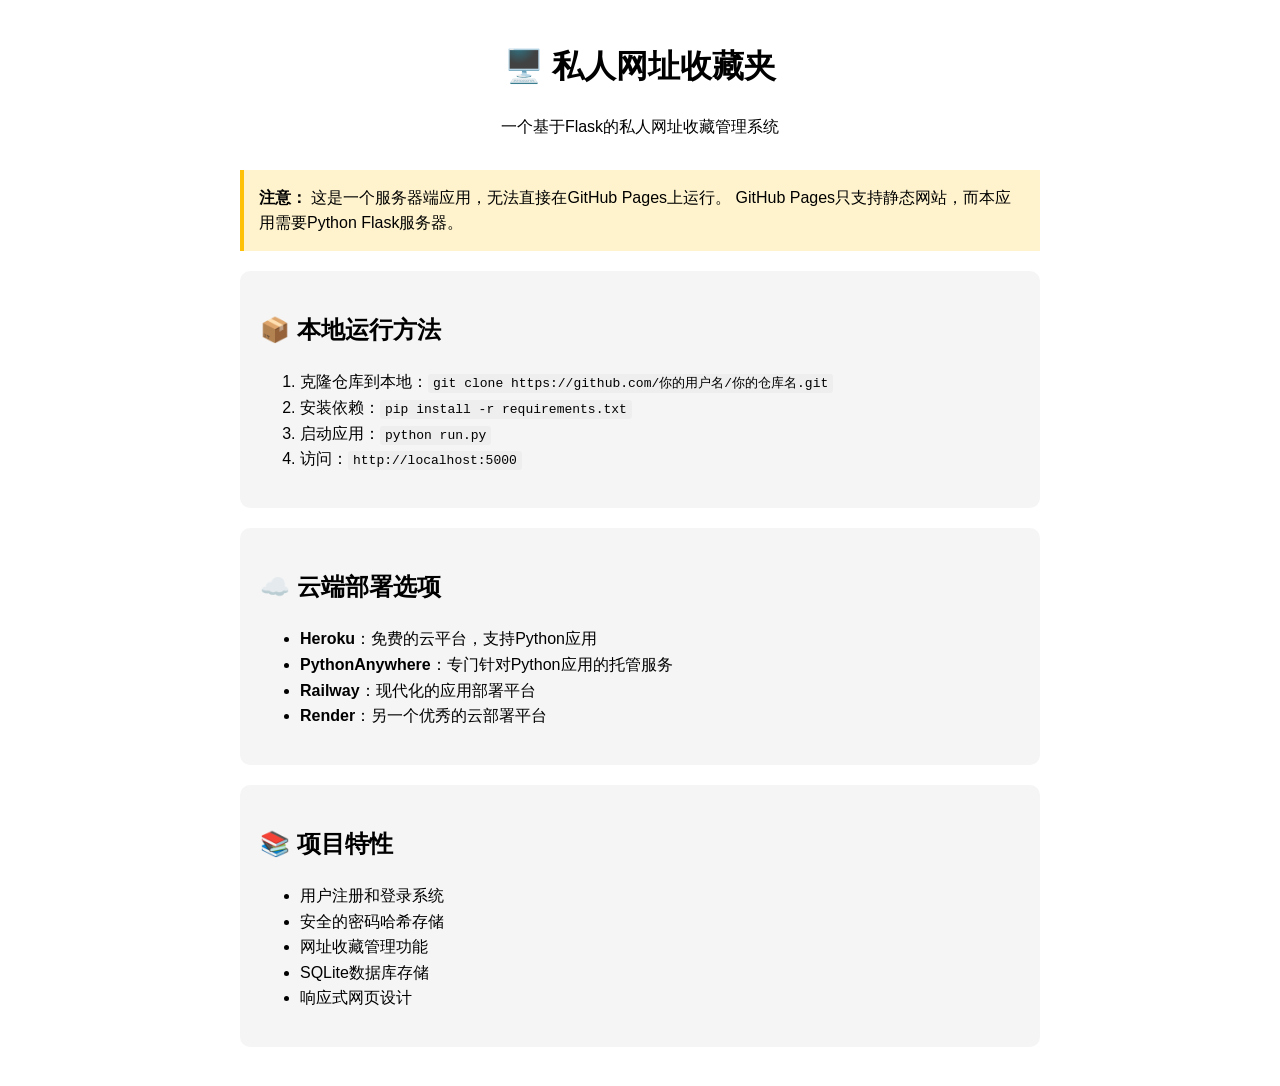
==== index.html @ 4176aa23 "first commit" ====
<!DOCTYPE html>
<html lang="zh-CN">
<head>
    <meta charset="UTF-8">
    <meta name="viewport" content="width=device-width, initial-scale=1.0">
    <title>私人网址收藏夹 - GitHub Pages</title>
    <style>
        body {
            font-family: Arial, sans-serif;
            max-width: 800px;
            margin: 0 auto;
            padding: 20px;
            line-height: 1.6;
        }
        .header {
            text-align: center;
            margin-bottom: 30px;
        }
        .steps {
            background: #f5f5f5;
            padding: 20px;
            border-radius: 10px;
            margin-bottom: 20px;
        }
        code {
            background: #eee;
            padding: 2px 5px;
            border-radius: 3px;
        }
        .note {
            background: #fff3cd;
            border-left: 4px solid #ffc107;
            padding: 15px;
            margin: 20px 0;
        }
    </style>
</head>
<body>
    <div class="header">
        <h1>🖥️ 私人网址收藏夹</h1>
        <p>一个基于Flask的私人网址收藏管理系统</p>
    </div>

    <div class="note">
        <strong>注意：</strong> 这是一个服务器端应用，无法直接在GitHub Pages上运行。
        GitHub Pages只支持静态网站，而本应用需要Python Flask服务器。
    </div>

    <div class="steps">
        <h2>📦 本地运行方法</h2>
        <ol>
            <li>克隆仓库到本地：<code>git clone https://github.com/你的用户名/你的仓库名.git</code></li>
            <li>安装依赖：<code>pip install -r requirements.txt</code></li>
            <li>启动应用：<code>python run.py</code></li>
            <li>访问：<code>http://localhost:5000</code></li>
        </ol>
    </div>

    <div class="steps">
        <h2>☁️ 云端部署选项</h2>
        <ul>
            <li><strong>Heroku</strong>：免费的云平台，支持Python应用</li>
            <li><strong>PythonAnywhere</strong>：专门针对Python应用的托管服务</li>
            <li><strong>Railway</strong>：现代化的应用部署平台</li>
            <li><strong>Render</strong>：另一个优秀的云部署平台</li>
        </ul>
    </div>

    <div class="steps">
        <h2>📚 项目特性</h2>
        <ul>
            <li>用户注册和登录系统</li>
            <li>安全的密码哈希存储</li>
            <li>网址收藏管理功能</li>
            <li>SQLite数据库存储</li>
            <li>响应式网页设计</li>
        </ul>
    </div>
</body>
</html>
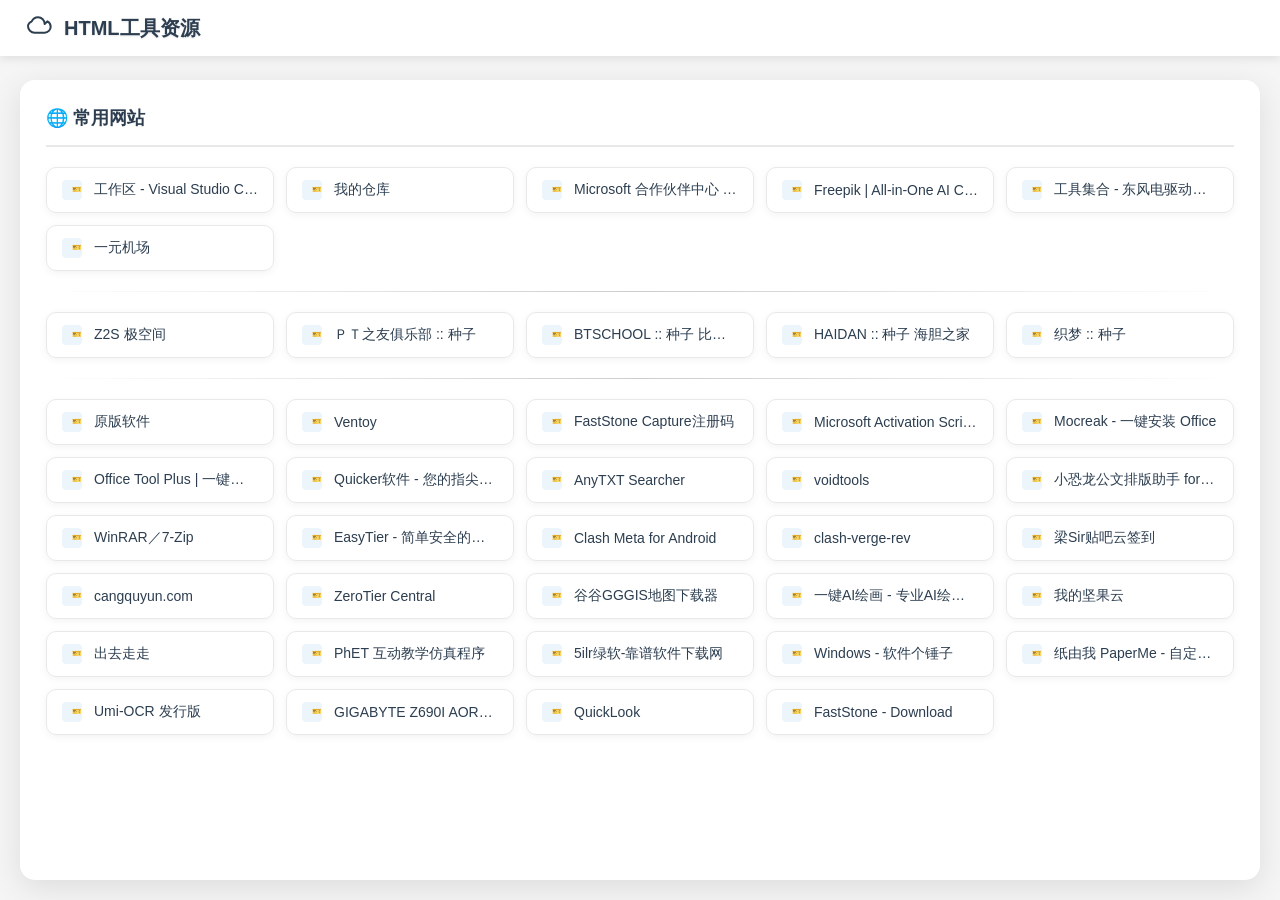
==== commit 41efa57f: "ok" ====
--- a/index.html
+++ b/index.html
@@ -3,78 +3,29 @@
 <head>
     <meta charset="UTF-8">
     <meta name="viewport" content="width=device-width, initial-scale=1.0">
-    <title>私人网址收藏夹 - GitHub Pages</title>
-    <style>
-        body {
-            font-family: Arial, sans-serif;
-            max-width: 800px;
-            margin: 0 auto;
-            padding: 20px;
-            line-height: 1.6;
-        }
-        .header {
-            text-align: center;
-            margin-bottom: 30px;
-        }
-        .steps {
-            background: #f5f5f5;
-            padding: 20px;
-            border-radius: 10px;
-            margin-bottom: 20px;
-        }
-        code {
-            background: #eee;
-            padding: 2px 5px;
-            border-radius: 3px;
-        }
-        .note {
-            background: #fff3cd;
-            border-left: 4px solid #ffc107;
-            padding: 15px;
-            margin: 20px 0;
-        }
-    </style>
+    <title>HTML工具资源</title>
+    <link rel="stylesheet" href="style.css">
+    <link rel="icon" href="data:image/svg+xml,<svg xmlns='http://www.w3.org/2000/svg' viewBox='0 0 24 24'><path d='M18.5 9c0-2.8-2.2-5-5-5-2.1 0-3.9 1.3-4.7 3.1C7.6 7.4 6 9 6 10.5c0 2.8 2.2 5 5 5h7.5c2.5 0 4.5-2 4.5-4.5 0-1.8-1-3.3-2.5-4z' fill='none' stroke='%232c3e50' stroke-width='1.5' stroke-linecap='round' stroke-linejoin='round'/></svg>">
 </head>
 <body>
-    <div class="header">
-        <h1>🖥️ 私人网址收藏夹</h1>
-        <p>一个基于Flask的私人网址收藏管理系统</p>
-    </div>
+    <header style="display: flex; align-items: center; padding: 12px 20px; background: rgba(255, 255, 255, 0.95); backdrop-filter: blur(10px);">
+        <svg width="32" height="32" viewBox="0 0 24 24" style="margin-right: 12px;">
+            <path d="M18.5 9c0-2.8-2.2-5-5-5-2.1 0-3.9 1.3-4.7 3.1C7.6 7.4 6 9 6 10.5c0 2.8 2.2 5 5 5h7.5c2.5 0 4.5-2 4.5-4.5 0-1.8-1-3.3-2.5-4z" 
+                  fill="none" stroke="#2c3e50" stroke-width="1.5" stroke-linecap="round" stroke-linejoin="round"/>
+        </svg>
+        <h1 style="margin: 0; font-size: 20px; font-weight: 600; color: #2c3e50;">HTML工具资源</h1>
+    </header>
 
-    <div class="note">
-        <strong>注意：</strong> 这是一个服务器端应用，无法直接在GitHub Pages上运行。
-        GitHub Pages只支持静态网站，而本应用需要Python Flask服务器。
-    </div>
+    <main>
 
-    <div class="steps">
-        <h2>📦 本地运行方法</h2>
-        <ol>
-            <li>克隆仓库到本地：<code>git clone https://github.com/你的用户名/你的仓库名.git</code></li>
-            <li>安装依赖：<code>pip install -r requirements.txt</code></li>
-            <li>启动应用：<code>python run.py</code></li>
-            <li>访问：<code>http://localhost:5000</code></li>
-        </ol>
-    </div>
+        <!-- 网站区域 -->
+        <section id="websites-section">
+            <h2>🌐 常用网站</h2>
+            <div class="websites-grid" id="websites-grid"></div>
+        </section>
+    </main>
 
-    <div class="steps">
-        <h2>☁️ 云端部署选项</h2>
-        <ul>
-            <li><strong>Heroku</strong>：免费的云平台，支持Python应用</li>
-            <li><strong>PythonAnywhere</strong>：专门针对Python应用的托管服务</li>
-            <li><strong>Railway</strong>：现代化的应用部署平台</li>
-            <li><strong>Render</strong>：另一个优秀的云部署平台</li>
-        </ul>
-    </div>
-
-    <div class="steps">
-        <h2>📚 项目特性</h2>
-        <ul>
-            <li>用户注册和登录系统</li>
-            <li>安全的密码哈希存储</li>
-            <li>网址收藏管理功能</li>
-            <li>SQLite数据库存储</li>
-            <li>响应式网页设计</li>
-        </ul>
-    </div>
+    <script src="main.js"></script>
+    <script src="websites.js"></script>
 </body>
 </html>
--- a/style.css
+++ b/style.css
@@ -0,0 +1,334 @@
+* {
+    margin: 0;
+    padding: 0;
+    box-sizing: border-box;
+}
+
+body {
+    font-family: 'Segoe UI', 'Microsoft YaHei', Tahoma, Geneva, Verdana, sans-serif;
+    background: #f5f5f5;
+    color: #333;
+    min-height: 100vh;
+    padding-top: 60px;
+}
+
+/* 头部样式 - 固定顶部，下滑延迟滚动 */
+header {
+    position: fixed;
+    top: 0;
+    left: 0;
+    right: 0;
+    z-index: 1000;
+    background: rgba(255, 255, 255, 0.95);
+    backdrop-filter: blur(10px);
+    padding: 15px 20px;
+    box-shadow: 0 2px 10px rgba(0, 0, 0, 0.1);
+    transition: transform 0.3s ease, background 0.3s ease;
+    border-radius: 0;
+}
+
+/* 下滑时头部隐藏，上滑时显示 */
+header.scroll-hide {
+    transform: translateY(-100%);
+}
+
+header h1 {
+    font-size: 24px;
+    font-weight: 600;
+    color: #2c3e50;
+    text-align: center;
+    margin: 0;
+    text-shadow: 0 1px 2px rgba(0, 0, 0, 0.1);
+}
+
+/* 主容器 */
+main {
+    display: flex;
+    flex-direction: column;
+    min-height: calc(100vh - 60px);
+    padding: 20px;
+    gap: 20px;
+}
+
+/* 工具区域 - 现代卡片风格 */
+#tools-section {
+    background: rgba(255, 255, 255, 0.95);
+    backdrop-filter: blur(10px);
+    border-radius: 15px;
+    padding: 25px;
+    box-shadow: 0 8px 32px rgba(0, 0, 0, 0.1);
+    border: 1px solid rgba(255, 255, 255, 0.2);
+    min-height: 120px; /* 确保最小高度 */
+}
+
+#tools-section h2 {
+    font-size: 18px;
+    color: #2c3e50;
+    margin-bottom: 20px;
+    font-weight: 600;
+    text-align: left;
+    padding-bottom: 15px;
+    border-bottom: 2px solid #e8e8e8;
+}
+
+.tools-grid {
+    display: grid;
+    grid-template-columns: repeat(auto-fit, minmax(120px, 1fr));
+    gap: 15px;
+}
+
+.tool-item {
+    display: flex;
+    flex-direction: column;
+    align-items: center;
+    justify-content: center;
+    padding: 20px 15px;
+    background: linear-gradient(135deg, #667eea 0%, #764ba2 100%);
+    border-radius: 12px;
+    text-decoration: none;
+    color: white;
+    font-size: 14px;
+    font-weight: 500;
+    text-align: center;
+    transition: all 0.3s ease;
+    box-shadow: 0 4px 15px rgba(102, 126, 234, 0.3);
+    min-height: 80px;
+    width: 100%; /* 确保宽度填充 */
+}
+
+.tool-item:hover {
+    transform: translateY(-2px);
+    box-shadow: 0 4px 15px rgba(102, 126, 234, 0.4);
+    background: rgba(102, 126, 234, 0.2);
+    text-decoration: none;
+}
+
+/* 网站区域 - 现代网格布局 */
+#websites-section {
+    background: rgba(255, 255, 255, 0.95);
+    backdrop-filter: blur(10px);
+    border-radius: 15px;
+    padding: 25px;
+    box-shadow: 0 8px 32px rgba(0, 0, 0, 0.1);
+    border: 1px solid rgba(255, 255, 255, 0.2);
+    flex: 1;
+}
+
+#websites-section h2 {
+    font-size: 18px;
+    color: #2c3e50;
+    margin-bottom: 20px;
+    font-weight: 600;
+    text-align: left;
+    padding-bottom: 15px;
+    border-bottom: 2px solid #e8e8e8;
+}
+
+.websites-grid {
+    display: grid;
+    grid-template-columns: repeat(auto-fit, minmax(200px, 1fr));
+    gap: 12px;
+}
+
+.website-item {
+    display: flex;
+    align-items: center;
+    padding: 12px 15px;
+    background: rgba(255, 255, 255, 0.9);
+    border: 1px solid #e8e8e8;
+    border-radius: 10px;
+    text-decoration: none;
+    color: #2c3e50;
+    font-size: 14px;
+    font-weight: 500;
+    transition: all 0.3s ease;
+    box-shadow: 0 2px 8px rgba(0, 0, 0, 0.05);
+}
+
+.website-item:hover {
+    background: rgba(102, 126, 234, 0.1);
+    border-color: #667eea;
+    transform: translateY(-2px);
+    box-shadow: 0 4px 12px rgba(102, 126, 234, 0.2);
+}
+
+.site-icon {
+    width: 20px;
+    height: 20px;
+    margin-right: 12px;
+    object-fit: contain;
+    flex-shrink: 0;
+    border-radius: 4px;
+}
+
+.site-name {
+    overflow: hidden;
+    text-overflow: ellipsis;
+    white-space: nowrap;
+    flex: 1;
+}
+
+/* 分隔线样式 */
+.separator {
+    grid-column: 1 / -1;
+    height: 2px;
+    background: linear-gradient(90deg, transparent, #667eea, #764ba2, transparent);
+    margin: 10px 0;
+    opacity: 0.7;
+}
+
+.separator-thin {
+    grid-column: 1 / -1;
+    height: 1px;
+    background: linear-gradient(90deg, transparent, #ccc, transparent);
+    margin: 8px 0;
+}
+
+/* 金额转换器样式 */
+.converter-container {
+    max-width: 600px;
+    margin: 30px auto;
+    padding: 30px;
+    background: rgba(255, 255, 255, 0.95);
+    backdrop-filter: blur(10px);
+    border-radius: 15px;
+    box-shadow: 0 8px 32px rgba(0, 0, 0, 0.1);
+    border: 1px solid rgba(255, 255, 255, 0.2);
+}
+
+.input-group, .result-group {
+    margin-bottom: 25px;
+}
+
+.input-group label, .result-group label {
+    display: block;
+    margin-bottom: 10px;
+    color: #2c3e50;
+    font-size: 16px;
+    font-weight: 600;
+}
+
+.input-wrapper {
+    position: relative;
+}
+
+.input-prefix {
+    position: absolute;
+    left: 15px;
+    top: 50%;
+    transform: translateY(-50%);
+    color: #667eea;
+    font-weight: bold;
+    font-size: 18px;
+}
+
+.input-wrapper input {
+    width: 100%;
+    padding: 15px 15px 15px 40px;
+    border: 2px solid #e8e8e8;
+    border-radius: 10px;
+    font-size: 16px;
+    transition: border-color 0.3s ease;
+    background: rgba(255, 255, 255, 0.8);
+}
+
+.input-wrapper input:focus {
+    outline: none;
+    border-color: #667eea;
+    box-shadow: 0 0 0 3px rgba(102, 126, 234, 0.1);
+}
+
+.result-wrapper textarea {
+    width: 100%;
+    padding: 15px;
+    border: 2px solid #e8e8e8;
+    border-radius: 10px;
+    font-size: 16px;
+    min-height: 80px;
+    resize: none;
+    font-family: 'Microsoft YaHei', sans-serif;
+    background: rgba(248, 249, 252, 0.8);
+    color: #2c3e50;
+}
+
+.back-link {
+    display: inline-flex;
+    align-items: center;
+    margin-bottom: 25px;
+    color: #667eea;
+    text-decoration: none;
+    font-size: 15px;
+    font-weight: 500;
+    padding: 8px 15px;
+    border-radius: 8px;
+    transition: all 0.3s ease;
+    background: rgba(102, 126, 234, 0.1);
+}
+
+.back-link:hover {
+    background: rgba(102, 126, 234, 0.2);
+    text-decoration: none;
+}
+
+/* 响应式设计 */
+@media (max-width: 1200px) {
+    .tools-grid {
+        grid-template-columns: repeat(4, 1fr);
+    }
+    .websites-grid {
+        grid-template-columns: repeat(4, 1fr);
+    }
+}
+
+@media (max-width: 900px) {
+    .tools-grid {
+        grid-template-columns: repeat(3, 1fr);
+    }
+    .websites-grid {
+        grid-template-columns: repeat(3, 1fr);
+    }
+}
+
+@media (max-width: 600px) {
+    main {
+        padding: 15px;
+    }
+    
+    .tools-grid {
+        grid-template-columns: repeat(2, 1fr);
+    }
+    .websites-grid {
+        grid-template-columns: repeat(2, 1fr);
+    }
+    
+    .converter-container {
+        margin: 20px 15px;
+        padding: 20px;
+    }
+}
+
+@media (max-width: 400px) {
+    .tools-grid,
+    .websites-grid {
+        grid-template-columns: 1fr;
+    }
+}
+
+/* 滚动条美化 - 浅灰色 */
+::-webkit-scrollbar {
+    width: 6px;
+}
+
+::-webkit-scrollbar-track {
+    background: rgba(0, 0, 0, 0.05);
+    border-radius: 3px;
+}
+
+::-webkit-scrollbar-thumb {
+    background: #cccccc;
+    border-radius: 3px;
+}
+
+::-webkit-scrollbar-thumb:hover {
+    background: #aaaaaa;
+}
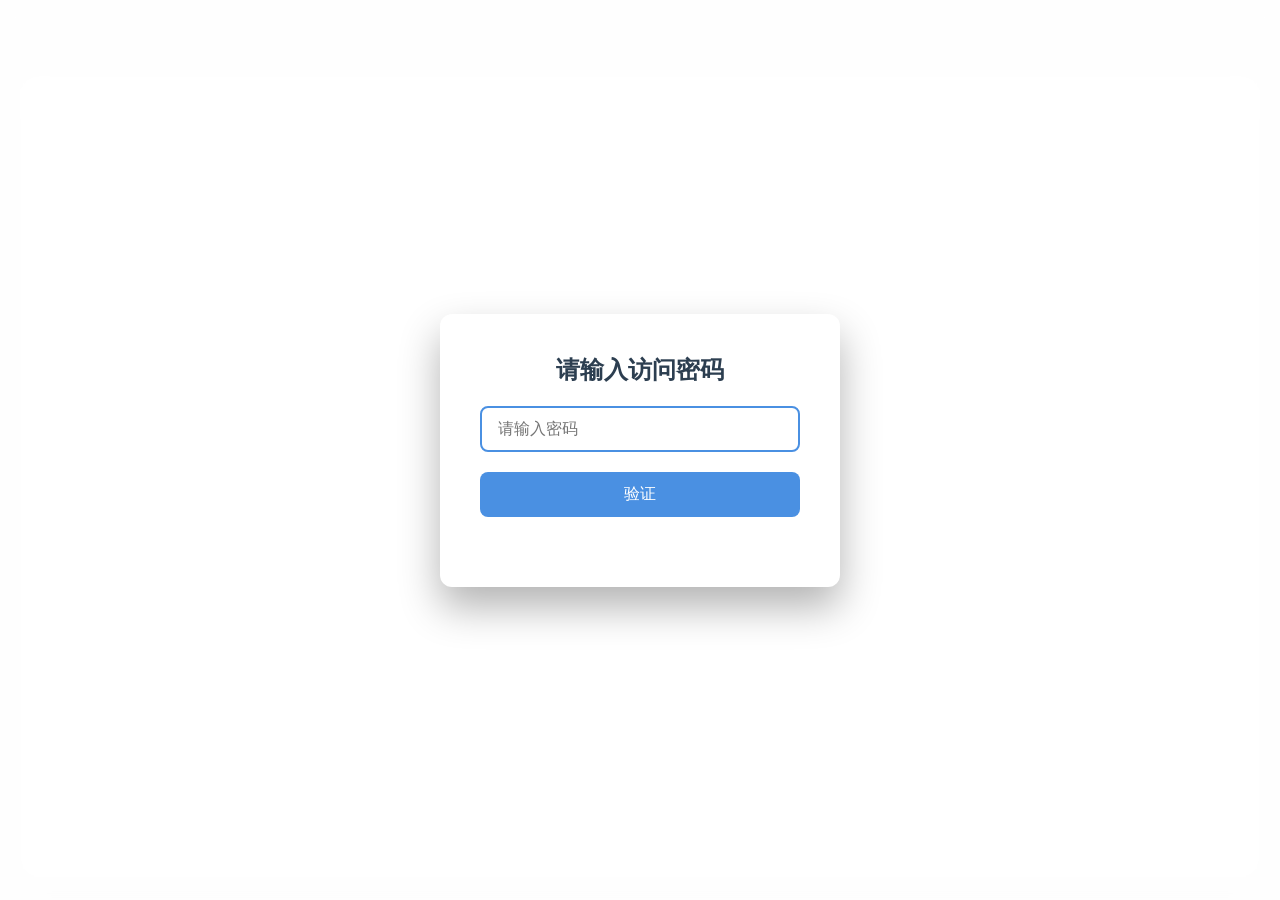
==== commit ac1d1484: "ok" ====
--- a/index.html
+++ b/index.html
@@ -3,7 +3,7 @@
 <head>
     <meta charset="UTF-8">
     <meta name="viewport" content="width=device-width, initial-scale=1.0">
-    <title>HTML工具资源</title>
+    <title>网址收藏</title>
     <link rel="stylesheet" href="style.css">
     <link rel="icon" href="data:image/svg+xml,<svg xmlns='http://www.w3.org/2000/svg' viewBox='0 0 24 24'><path d='M18.5 9c0-2.8-2.2-5-5-5-2.1 0-3.9 1.3-4.7 3.1C7.6 7.4 6 9 6 10.5c0 2.8 2.2 5 5 5h7.5c2.5 0 4.5-2 4.5-4.5 0-1.8-1-3.3-2.5-4z' fill='none' stroke='%232c3e50' stroke-width='1.5' stroke-linecap='round' stroke-linejoin='round'/></svg>">
 </head>
@@ -13,14 +13,14 @@
             <path d="M18.5 9c0-2.8-2.2-5-5-5-2.1 0-3.9 1.3-4.7 3.1C7.6 7.4 6 9 6 10.5c0 2.8 2.2 5 5 5h7.5c2.5 0 4.5-2 4.5-4.5 0-1.8-1-3.3-2.5-4z" 
                   fill="none" stroke="#2c3e50" stroke-width="1.5" stroke-linecap="round" stroke-linejoin="round"/>
         </svg>
-        <h1 style="margin: 0; font-size: 20px; font-weight: 600; color: #2c3e50;">HTML工具资源</h1>
+        <h1 style="margin: 0; font-size: 20px; font-weight: 600; color: #2c3e50; flex: 1;">网址收藏</h1>
+        <button id="logout-btn" style="background: #e74c3c; color: white; border: none; padding: 8px 16px; border-radius: 6px; cursor: pointer; font-size: 14px;">退出登录</button>
     </header>
 
     <main>
 
         <!-- 网站区域 -->
         <section id="websites-section">
-            <h2>🌐 常用网站</h2>
             <div class="websites-grid" id="websites-grid"></div>
         </section>
     </main>
--- a/style.css
+++ b/style.css
@@ -18,7 +18,7 @@
     top: 0;
     left: 0;
     right: 0;
-    z-index: 1000;
+    z-index: 1001;
     background: rgba(255, 255, 255, 0.95);
     backdrop-filter: blur(10px);
     padding: 15px 20px;
@@ -128,6 +128,7 @@
     display: grid;
     grid-template-columns: repeat(auto-fit, minmax(200px, 1fr));
     gap: 12px;
+    align-items: start;
 }
 
 .website-item {
@@ -314,6 +315,68 @@
     }
 }
 
+/* 密码验证界面样式增强 */
+.password-overlay {
+    position: fixed;
+    top: 0;
+    left: 0;
+    width: 100%;
+    height: 100%;
+    background: rgba(0, 0, 0, 0.8);
+    display: flex;
+    justify-content: center;
+    align-items: center;
+    z-index: 1000;
+    backdrop-filter: blur(10px);
+}
+
+.password-overlay button {
+    background: #4a90e2;
+    color: white;
+    border: none;
+    padding: 12px 32px;
+    border-radius: 8px;
+    font-size: 16px;
+    cursor: pointer;
+    transition: background 0.3s;
+    width: 100%;
+}
+
+.password-overlay button:hover {
+    background: #357ae8;
+}
+
+.password-overlay input {
+    width: 100%;
+    padding: 12px 16px;
+    border: 2px solid #e9ecef;
+    border-radius: 8px;
+    font-size: 16px;
+    margin-bottom: 20px;
+    box-sizing: border-box;
+    outline: none;
+    transition: border-color 0.3s;
+}
+
+.password-overlay input:focus {
+    border-color: #4a90e2;
+}
+
+.password-overlay input::placeholder {
+    color: #aaa;
+}
+
+/* 分类标题样式 */
+.category-header {
+    grid-column: 1 / -1;
+    font-size: 18px;
+    font-weight: 600;
+    color: #2c3e50;
+    margin: 20px 0 15px 0;
+    padding-bottom: 5px;
+    border-bottom: 1px solid #e8e8e8;
+}
+
 /* 滚动条美化 - 浅灰色 */
 ::-webkit-scrollbar {
     width: 6px;
